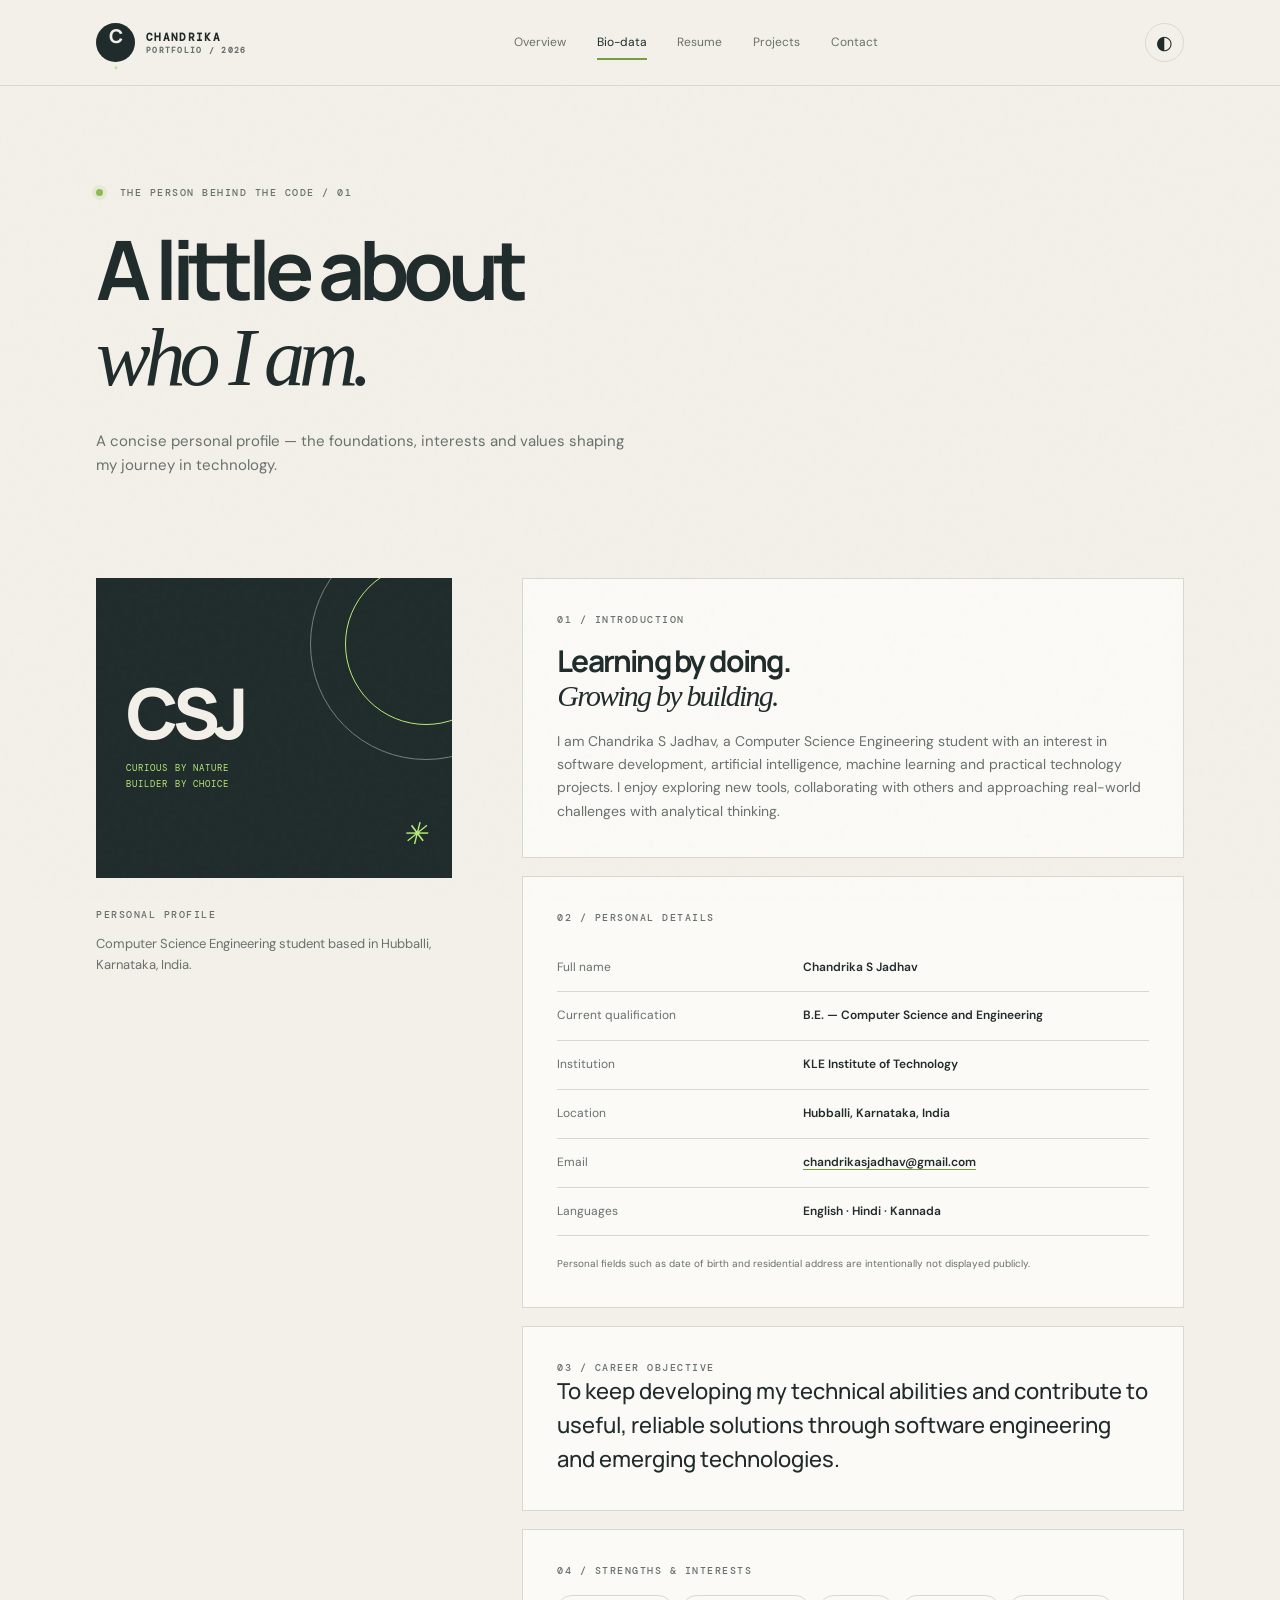
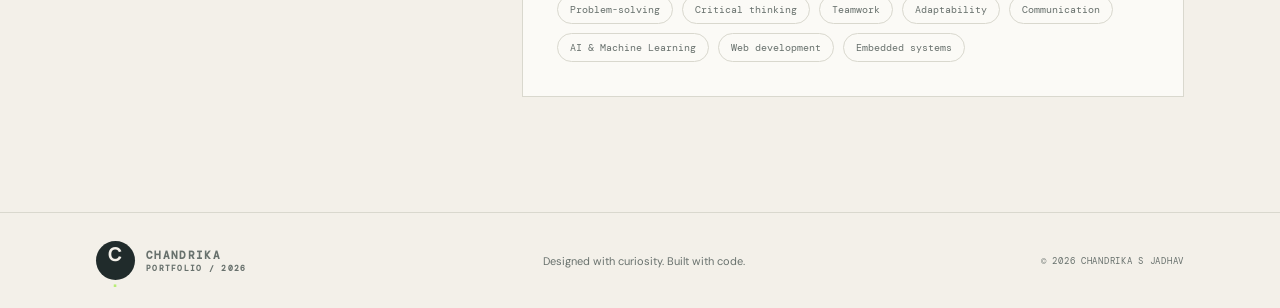
==== biodata.html @ 69cf8d49 "Add files via upload" ====
<!DOCTYPE html>
<html lang="en">
<head>
  <meta charset="UTF-8"><meta name="viewport" content="width=device-width, initial-scale=1.0">
  <meta name="description" content="Bio-data and personal profile of Chandrika S Jadhav.">
  <title>Bio-data — Chandrika S Jadhav</title>
  <link rel="preconnect" href="https://fonts.googleapis.com"><link rel="preconnect" href="https://fonts.gstatic.com" crossorigin>
  <link href="https://fonts.googleapis.com/css2?family=DM+Mono:wght@400;500&family=DM+Sans:wght@400;500;600;700&family=Manrope:wght@400;500;600;700;800&display=swap" rel="stylesheet">
  <link rel="stylesheet" href="css/style.css">
</head>
<body>
  <div class="page-noise" aria-hidden="true"></div>
  <header class="site-header">
    <a class="brand" href="index.html"><span class="brand-mark">C<span>.</span></span><span class="brand-name">CHANDRIKA <small>PORTFOLIO / 2026</small></span></a>
    <button class="menu-toggle" aria-label="Open navigation" aria-expanded="false"><span></span><span></span></button>
    <nav class="main-nav" aria-label="Main navigation"><a href="index.html">Overview</a><a class="active" href="biodata.html">Bio-data</a><a href="resume.html">Resume</a><a href="projects.html">Projects</a><a href="contact.html">Contact</a></nav>
    <button class="theme-toggle" type="button" aria-label="Toggle colour theme"><span class="theme-icon">◐</span></button>
  </header>
  <main>
    <section class="page-hero section-wrap">
      <p class="eyebrow reveal"><span class="status-dot"></span> THE PERSON BEHIND THE CODE / 01</p>
      <h1 class="page-title reveal">A little about<br><em>who I am.</em></h1>
      <p class="page-lead reveal">A concise personal profile — the foundations, interests and values shaping my journey in technology.</p>
    </section>
    <section class="section-wrap bio-layout section-pad">
      <aside class="bio-aside reveal">
        <div class="monogram-card"><span>CSJ</span><small>CURIOUS BY NATURE<br>BUILDER BY CHOICE</small><i>✳</i></div>
        <p class="eyebrow">PERSONAL PROFILE</p><p class="aside-note">Computer Science Engineering student based in Hubballi, Karnataka, India.</p>
      </aside>
      <div class="bio-main">
        <article class="content-panel reveal"><p class="eyebrow">01 / INTRODUCTION</p><h2>Learning by doing.<br><em>Growing by building.</em></h2><p>I am Chandrika S Jadhav, a Computer Science Engineering student with an interest in software development, artificial intelligence, machine learning and practical technology projects. I enjoy exploring new tools, collaborating with others and approaching real-world challenges with analytical thinking.</p></article>
        <article class="content-panel reveal"><p class="eyebrow">02 / PERSONAL DETAILS</p><div class="detail-list">
          <div><span>Full name</span><strong>Chandrika S Jadhav</strong></div>
          <div><span>Current qualification</span><strong>B.E. — Computer Science and Engineering</strong></div>
          <div><span>Institution</span><strong>KLE Institute of Technology</strong></div>
          <div><span>Location</span><strong>Hubballi, Karnataka, India</strong></div>
          <div><span>Email</span><strong><a href="mailto:chandrikasjadhav@gmail.com">chandrikasjadhav@gmail.com</a></strong></div>
          <div><span>Languages</span><strong>English · Hindi · Kannada</strong></div>
        </div><p class="small-note">Personal fields such as date of birth and residential address are intentionally not displayed publicly.</p></article>
        <article class="content-panel reveal"><p class="eyebrow">03 / CAREER OBJECTIVE</p><p class="large-copy">To keep developing my technical abilities and contribute to useful, reliable solutions through software engineering and emerging technologies.</p></article>
        <article class="content-panel reveal"><p class="eyebrow">04 / STRENGTHS & INTERESTS</p><div class="tag-cloud"><span>Problem-solving</span><span>Critical thinking</span><span>Teamwork</span><span>Adaptability</span><span>Communication</span><span>AI & Machine Learning</span><span>Web development</span><span>Embedded systems</span></div></article>
      </div>
    </section>
  </main>
  <footer class="site-footer"><a class="brand" href="index.html"><span class="brand-mark">C<span>.</span></span><span class="brand-name">CHANDRIKA <small>PORTFOLIO / 2026</small></span></a><p>Designed with curiosity. Built with code.</p><span>© <span class="current-year">2026</span> CHANDRIKA S JADHAV</span></footer>
  <script src="https://code.jquery.com/jquery-3.7.1.min.js"></script><script src="js/script.js"></script>
</body>
</html>
---- css/style.css ----
@import url('https://fonts.googleapis.com/css2?family=DM+Mono:wght@400;500&family=DM+Sans:wght@400;500;600;700&family=Manrope:wght@400;500;600;700;800&display=swap');

:root {
  --bg: #f3f0e9;
  --paper: #fbfaf6;
  --ink: #202b2b;
  --muted: #68716d;
  --line: #d9d8ce;
  --accent: #b7ed75;
  --accent-dark: #769d42;
  --violet: #c8bddf;
  --nav: rgba(243,240,233,.88);
  --shadow: 0 18px 55px rgba(29,42,39,.08);
}
* { box-sizing: border-box; margin: 0; padding: 0; }
html { scroll-behavior: smooth; }
body { background: var(--bg); color: var(--ink); font-family: 'DM Sans', sans-serif; line-height: 1.65; overflow-x: hidden; transition: background .35s, color .35s; }
a { color: inherit; text-decoration: none; }
button, input, textarea { font: inherit; }
.page-noise { position: fixed; inset: 0; pointer-events: none; z-index: 20; opacity: .13; background-image: url("data:image/svg+xml,%3Csvg viewBox='0 0 180 180' xmlns='http://www.w3.org/2000/svg'%3E%3Cfilter id='n'%3E%3CfeTurbulence type='fractalNoise' baseFrequency='.9' numOctaves='3' stitchTiles='stitch'/%3E%3C/filter%3E%3Crect width='100%25' height='100%25' filter='url(%23n)' opacity='.15'/%3E%3C/svg%3E"); }
.site-header { height: 86px; padding: 0 7.5%; display: flex; align-items: center; justify-content: space-between; position: sticky; top: 0; z-index: 30; background: var(--nav); backdrop-filter: blur(18px); border-bottom: 1px solid var(--line); }
.brand { display: flex; align-items: center; gap: 11px; }
.brand-mark { width: 39px; height: 39px; display: grid; place-items: center; background: var(--ink); color: var(--bg); border-radius: 50%; font: 800 19px 'Manrope',sans-serif; }
.brand-mark span { color: var(--accent); }
.brand-name { font: 700 11px 'DM Mono',monospace; letter-spacing: .12em; line-height: 1.35; }
.brand-name small { display: block; color: var(--muted); font-size: 8px; letter-spacing: .16em; }
.main-nav { display: flex; align-items: center; gap: clamp(15px,2.4vw,34px); }
.main-nav a { font-size: 12px; color: var(--muted); transition: color .2s; position: relative; }
.main-nav a::after { content: ''; position: absolute; left: 0; bottom: -8px; height: 2px; width: 0; background: var(--accent-dark); transition: width .25s; }
.main-nav a:hover, .main-nav a.active { color: var(--ink); }
.main-nav a:hover::after, .main-nav a.active::after { width: 100%; }
.theme-toggle { border: 1px solid var(--line); border-radius: 50%; width: 39px; height: 39px; background: transparent; color: var(--ink); cursor: pointer; font-size: 19px; }
.menu-toggle { display: none; }
.section-wrap { width: min(1120px, 85%); margin: auto; }
.hero { min-height: 660px; display: grid; grid-template-columns: 1.12fr .88fr; align-items: center; gap: 50px; padding-top: 70px; padding-bottom: 75px; }
.eyebrow { font: 500 10px 'DM Mono',monospace; letter-spacing: .15em; color: var(--muted); text-transform: uppercase; }
.status-dot { display: inline-block; width: 7px; height: 7px; border-radius: 50%; background: #8dbb51; margin-right: 9px; box-shadow: 0 0 0 4px rgba(141,187,81,.13); }
.hero-title, .page-title { font: 700 clamp(52px,7vw,88px)/1.04 'Manrope',sans-serif; letter-spacing: -.075em; margin: 28px 0; }
.hero-title em, .page-title em, h2 em { font-family: Georgia,serif; font-weight: 400; }
.accent { color: #86ae4c; }
.hero-intro { max-width: 530px; color: var(--muted); font-size: 16px; line-height: 1.9; }
.hero-intro strong { color: var(--ink); }
.hero-actions { display: flex; align-items: center; flex-wrap: wrap; gap: 28px; margin-top: 33px; }
.button { display: inline-flex; align-items: center; justify-content: center; gap: 25px; border: 0; border-radius: 4px; padding: 14px 20px; font-size: 12px; font-weight: 700; cursor: pointer; transition: transform .25s, background .25s; }
.button:hover { transform: translateY(-3px); }
.button-primary { background: var(--ink); color: #fff; }
.button-primary span { color: var(--accent); font-size: 17px; }
.text-link, .arrow-link { font-size: 12px; font-weight: 700; border-bottom: 1px solid var(--line); padding-bottom: 7px; }
.text-link span, .arrow-link span { margin-left: 8px; color: var(--accent-dark); }
.hero-meta { display: flex; gap: 28px; flex-wrap: wrap; margin-top: 65px; color: var(--muted); font: 9px 'DM Mono',monospace; letter-spacing: .1em; }
.meta-line { display: inline-block; width: 22px; height: 1px; background: var(--accent-dark); vertical-align: middle; margin-right: 8px; }
.hero-art { min-height: 430px; display: grid; place-items: center; position: relative; }
.orbit { position: absolute; border: 1px solid #b8c0ae; border-radius: 50%; transform: rotate(-25deg); }
.orbit-one { width: 330px; height: 330px; animation: orbit 24s linear infinite; }
.orbit-two { width: 260px; height: 390px; border-color: #c6b9d8; transform: rotate(42deg); animation: orbit-reverse 28s linear infinite; }
.orbit-three { width: 390px; height: 190px; border-style: dashed; border-color: #b6c7a2; transform: rotate(35deg); animation: orbit 35s linear infinite; }
.orbit-core { width: 180px; height: 180px; border-radius: 50%; background: var(--ink); color: var(--bg); display: flex; flex-direction: column; justify-content: center; align-items: center; box-shadow: 0 20px 70px rgba(32,43,43,.2); animation: float 5s ease-in-out infinite; z-index: 2; }
.orbit-core span { font: 800 45px 'Manrope'; letter-spacing: -.08em; }
.orbit-core small { font: 8px 'DM Mono'; letter-spacing: .12em; color: var(--accent); }
.orbit-label { position: absolute; z-index: 3; background: var(--paper); border: 1px solid var(--line); padding: 8px 12px; font: 9px 'DM Mono'; letter-spacing: .1em; }
.label-top { top: 28px; right: 20%; }.label-right { right: 0; top: 52%; }.label-bottom { bottom: 25px; left: 14%; }
.spark { position: absolute; color: #8bad5b; font-size: 27px; animation: pulse 3s ease-in-out infinite; }.spark-one { left: 10%; top: 25%; }.spark-two { right: 13%; bottom: 20%; color: #a796c5; animation-delay: 1s; }
.ticker { overflow: hidden; background: var(--accent); color: #263326; padding: 15px 0; transform: rotate(-1deg) scale(1.02); }
.ticker-track { display: flex; justify-content: space-around; align-items: center; gap: 35px; white-space: nowrap; font: 700 10px 'DM Mono'; letter-spacing: .13em; animation: ticker 28s linear infinite; }
.ticker-track b { font-size: 17px; }
.section-pad { padding-top: 115px; padding-bottom: 115px; }
.intro-grid { display: grid; grid-template-columns: .8fr 1.2fr; gap: 90px; }
h2 { font: 700 clamp(34px,4vw,52px)/1.12 'Manrope'; letter-spacing: -.06em; }
.section-heading h2 { margin-top: 25px; }
.intro-content { max-width: 620px; }.intro-content p { color: var(--muted); margin-bottom: 22px; }.intro-content .large-copy { color: var(--ink); font: 500 23px/1.55 'Manrope'; letter-spacing: -.035em; }
.arrow-link { display: inline-block; margin-top: 15px; }
.section-topline { display: flex; justify-content: space-between; align-items: end; margin-bottom: 38px; }.section-topline h2 { margin-top: 17px; }.mono-note { font: 9px 'DM Mono'; letter-spacing: .12em; color: var(--muted); }
.stat-grid { display: grid; grid-template-columns: repeat(3,1fr); gap: 18px; }
.stat-card { padding: 30px; min-height: 225px; border: 1px solid var(--line); background: rgba(255,255,255,.28); position: relative; transition: transform .3s, background .3s; }.stat-card:hover { transform: translateY(-7px); background: var(--paper); }.stat-index { font: 9px 'DM Mono'; color: var(--muted); }.stat-card strong { display: block; font: 700 52px 'Manrope'; letter-spacing: -.08em; margin: 15px 0 2px; }.stat-card h3 { font: 700 14px 'Manrope'; }.stat-card p { color: var(--muted); font-size: 12px; margin-top: 8px; }
.quote-band { background: #263332; color: #f3f0e9; padding: 80px 0; }.quote-inner { position: relative; }.quote-mark { font: 100px Georgia; color: var(--accent); line-height: .8; }.quote-inner p { max-width: 800px; font: 500 clamp(25px,4vw,42px)/1.3 'Manrope'; letter-spacing: -.04em; margin: 15px 0 28px; }.quote-inner .eyebrow { color: #aeb8ad; }
.closing-cta { display: flex; justify-content: space-between; align-items: center; }.closing-cta h2 { margin-top: 20px; }.round-link { width: 80px; height: 80px; border-radius: 50%; display: grid; place-items: center; background: var(--accent); color: var(--ink); font-size: 30px; transition: transform .3s; }.round-link:hover { transform: rotate(45deg); }
.site-footer { border-top: 1px solid var(--line); padding: 28px 7.5%; display: flex; justify-content: space-between; align-items: center; gap: 20px; color: var(--muted); font: 9px 'DM Mono'; letter-spacing: .08em; }.site-footer p { font: 11px 'DM Sans'; letter-spacing: 0; }
.page-hero { padding-top: 100px; padding-bottom: 65px; }.page-title { font-size: clamp(52px,7vw,82px); }.page-lead { max-width: 530px; color: var(--muted); font-size: 15px; }.bio-layout { display: grid; grid-template-columns: .7fr 1.3fr; gap: 70px; padding-top: 35px; }
.bio-aside { position: sticky; top: 120px; align-self: start; }.monogram-card { min-height: 300px; background: var(--ink); color: var(--bg); padding: 30px; display: flex; flex-direction: column; justify-content: center; position: relative; overflow: hidden; margin-bottom: 30px; }.monogram-card::before,.monogram-card::after { content: ''; position: absolute; width: 230px; height: 230px; border: 1px solid #748278; border-radius: 50%; right: -90px; top: -50px; }.monogram-card::after { width: 160px; height: 160px; right: -55px; top: -15px; border-color: var(--accent); }.monogram-card span { font: 800 70px 'Manrope'; letter-spacing: -.1em; }.monogram-card small { font: 9px/1.8 'DM Mono'; letter-spacing: .12em; color: var(--accent); }.monogram-card i { position: absolute; bottom: 20px; right: 25px; color: var(--accent); font-size: 30px; }.aside-note { margin-top: 12px; color: var(--muted); font-size: 13px; }
.bio-main { display: grid; gap: 18px; }.content-panel { padding: 34px; background: var(--paper); border: 1px solid var(--line); }.content-panel h2 { font-size: 30px; margin: 18px 0; }.content-panel > p:not(.eyebrow):not(.small-note) { color: var(--muted); font-size: 14px; }.content-panel .large-copy { font: 500 22px/1.55 'Manrope' !important; color: var(--ink) !important; }.detail-list { margin-top: 20px; }.detail-list div { display: grid; grid-template-columns:  .8fr 1.2fr; gap: 15px; padding: 14px 0; border-bottom: 1px solid var(--line); font-size: 12px; }.detail-list span { color: var(--muted); }.detail-list strong { font-weight: 600; }.detail-list a { text-decoration: underline; text-decoration-color: var(--accent-dark); text-underline-offset: 3px; }.small-note { color: var(--muted); font-size: 10px; margin-top: 20px; }.tag-cloud { display: flex; flex-wrap: wrap; gap: 9px; margin-top: 18px; }.tag-cloud span { border: 1px solid var(--line); border-radius: 30px; padding: 7px 12px; color: var(--muted); font: 10px 'DM Mono'; }
.resume-heading { display: flex; justify-content: space-between; align-items: end; gap: 30px; }.resume-heading .button { flex-shrink: 0; margin-bottom: 8px; }.resume-sheet { background: var(--paper); border: 1px solid var(--line); padding: clamp(25px,5vw,65px); margin-bottom: 110px; box-shadow: var(--shadow); }.resume-top { display: flex; justify-content: space-between; gap: 30px; padding-bottom: 35px; border-bottom: 2px solid var(--ink); }.resume-top h2 { font-size: 38px; margin: 10px 0 4px; }.resume-top p { color: var(--muted); font-size: 13px; }.resume-contact { display: flex; flex-direction: column; text-align: right; justify-content: center; color: var(--muted); font-size: 11px; gap: 5px; }.resume-contact a:first-child { color: var(--ink); }.resume-section { display: grid; grid-template-columns: .55fr 1.45fr; gap: 35px; padding: 30px 0; border-bottom: 1px solid var(--line); }.resume-label { display: flex; align-items: baseline; gap: 12px; }.resume-label span { color: var(--accent-dark); font: 10px 'DM Mono'; }.resume-label h3 { font: 700 14px 'Manrope'; }.resume-body { color: var(--muted); font-size: 12px; }.skill-groups { display: grid; grid-template-columns: 1fr 1fr; gap: 20px; }.skill-groups b { color: var(--ink); font-size: 11px; }.experience-entry ul,.award-list { padding-left: 17px; margin-top: 12px; }.experience-entry li,.award-list li { padding: 4px 0; }.entry-heading { display: flex; justify-content: space-between; gap: 20px; }.entry-heading h4,.timeline-item h4,.project-mini-grid h4 { color: var(--ink); font: 700 14px 'Manrope'; }.entry-heading span { font: 9px 'DM Mono'; white-space: nowrap; }.timeline { display: grid; gap: 20px; }.timeline-item { display: grid; grid-template-columns: 115px 1fr; gap: 15px; position: relative; }.timeline-date { color: var(--accent-dark); font: 10px 'DM Mono'; }.project-mini-grid { display: grid; grid-template-columns: 1fr 1fr; gap: 23px; }.project-mini-grid p { margin: 6px 0; }.project-mini-grid small { color: var(--accent-dark); font: 9px 'DM Mono'; }.resume-bottom { display: flex; justify-content: space-between; padding-top: 25px; color: var(--muted); font: 9px 'DM Mono'; letter-spacing: .1em; }.print-button { background: none; border: 0; color: var(--ink); cursor: pointer; font: 10px 'DM Mono'; text-decoration: underline; }
.project-grid { display: grid; grid-template-columns: 1fr 1fr; gap: 25px; padding-top: 20px; }.project-card { background: var(--paper); border: 1px solid var(--line); overflow: hidden; transition: transform .3s, box-shadow .3s; }.project-card:hover { transform: translateY(-6px); box-shadow: var(--shadow); }.project-feature { grid-column: span 2; display: grid; grid-template-columns: 1fr 1fr; }.project-visual { min-height: 260px; position: relative; display: grid; place-items: center; overflow: hidden; }.project-feature .project-visual { min-height: 360px; }.visual-violet { background: #d7cce7; color: #433951; }.visual-orange { background: #e9c7a8; color: #62442f; }.visual-green { background: #cbd8b9; color: #344631; }.visual-blue { background: #c4d5d9; color: #2f4a50; }.visual-number { position: absolute; top: 20px; left: 23px; font: 10px 'DM Mono'; }.visual-caption { position: absolute; bottom: 20px; left: 23px; font: 9px 'DM Mono'; letter-spacing: .14em; }.flow-nodes { display: flex; align-items: center; gap: 9px; flex-wrap: wrap; justify-content: center; }.flow-nodes i { padding: 14px 16px; border: 1px solid currentColor; border-radius: 50px; font: normal 10px 'DM Mono'; }.flow-nodes b { font-size: 18px; }.mood-orbit { width: 145px; height: 145px; border: 1px solid currentColor; border-radius: 50%; display: grid; place-items: center; position: relative; }.mood-orbit::before,.mood-orbit::after { content: ''; position: absolute; border: 1px dashed currentColor; border-radius: 50%; inset: 17px; }.mood-orbit::after { inset: 36px; }.mood-orbit b { font: 600 15px 'Manrope'; }.mood-orbit i { width: 9px; height: 9px; background: currentColor; border-radius: 50%; position: absolute; top: 12px; left: 50%; }.mood-orbit i:nth-child(2) { top: 60%; left: 7px; }.mood-orbit i:nth-child(3) { top: 75%; left: 80%; }.usb-shape { width: 90px; height: 125px; border: 2px solid currentColor; border-radius: 18px; display: grid; place-items: center; font: 700 17px 'DM Mono'; transform: rotate(8deg); }.usb-shape i { position: absolute; top: -16px; width: 35px; height: 18px; border: 2px solid currentColor; border-bottom: 0; }.robot-radar { width: 160px; height: 160px; border: 1px solid currentColor; border-radius: 50%; display: grid; place-items: center; position: relative; font-size: 40px; }.robot-radar::before,.robot-radar::after { content: ''; position: absolute; border: 1px dashed currentColor; border-radius: 50%; inset: 25px; }.robot-radar::after { inset: 52px; }.robot-radar i { position: absolute; width: 5px; height: 5px; background: currentColor; border-radius: 50%; top: 20px; left: 40px; }.robot-radar i:nth-child(2) { top: 90px; left: 135px; }.robot-radar i:nth-child(3) { top: 130px; left: 55px; }.project-info { padding: 27px; }.project-meta { display: flex; justify-content: space-between; color: var(--muted); font: 9px 'DM Mono'; letter-spacing: .08em; }.project-info h2 { font-size: 27px; margin: 16px 0 0; }.project-info h3 { color: var(--accent-dark); font: 600 12px 'DM Sans'; }.project-info p { color: var(--muted); font-size: 12px; margin-top: 15px; }.project-info .tag-cloud { margin-top: 18px; }.bottom-note { padding-top: 70px; padding-bottom: 110px; }.bottom-note h2 { margin: 18px 0; }
.contact-layout { display: grid; grid-template-columns: .9fr 1.1fr; gap: 90px; padding-top: 20px; }.contact-details h2 { margin: 20px 0 40px; }.contact-line { display: flex; flex-direction: column; gap: 6px; padding: 20px 0; border-bottom: 1px solid var(--line); }.contact-line span { font: 9px 'DM Mono'; color: var(--muted); letter-spacing: .12em; }.contact-line strong { font: 600 14px 'Manrope'; }.contact-form { background: var(--paper); border: 1px solid var(--line); padding: 35px; }.contact-form label { display: block; margin: 20px 0 7px; font-size: 11px; font-weight: 700; }.contact-form input,.contact-form textarea { width: 100%; border: 1px solid var(--line); background: var(--bg); color: var(--ink); padding: 13px 14px; outline: none; border-radius: 2px; font-size: 12px; resize: vertical; }.contact-form input:focus,.contact-form textarea:focus { border-color: var(--accent-dark); box-shadow: 0 0 0 3px rgba(134,174,76,.12); }.form-status { color: var(--muted); font-size: 10px; margin-top: 15px; }.form-status.success { color: #56842f; }.form-status.error { color: #b54a42; }
.reveal { opacity: 0; transform: translateY(22px); transition: opacity .75s ease, transform .75s ease; }.reveal.visible { opacity: 1; transform: translateY(0); }
@keyframes orbit { to { transform: rotate(335deg); } } @keyframes orbit-reverse { to { transform: rotate(-318deg); } } @keyframes float { 0%,100% { transform: translateY(0); } 50% { transform: translateY(-13px); } } @keyframes pulse { 0%,100% { transform: scale(1) rotate(0); opacity: .7; } 50% { transform: scale(1.3) rotate(20deg); opacity: 1; } } @keyframes ticker { from { transform: translateX(0); } to { transform: translateX(-35%); } }
body.dark-mode { --bg: #17211f; --paper: #202d2a; --ink: #edf0e8; --muted: #aab6ad; --line: #394741; --nav: rgba(23,33,31,.9); --shadow: 0 18px 55px rgba(0,0,0,.2); --accent: #b7ed75; --accent-dark: #b7ed75; }
body.dark-mode .brand-mark { background: var(--accent); color: #17211f; } body.dark-mode .button-primary { background: var(--accent); color: #17211f; } body.dark-mode .button-primary span { color: #17211f; } body.dark-mode .stat-card { background: rgba(255,255,255,.025); } body.dark-mode .stat-card:hover { background: var(--paper); } body.dark-mode .quote-band { background: #0d1513; } body.dark-mode .monogram-card { background: #0d1513; } body.dark-mode .contact-form input, body.dark-mode .contact-form textarea { background: #17211f; }
@media (max-width: 850px) { .site-header { padding: 0 5%; }.main-nav { gap: 13px; }.main-nav a { font-size: 10px; }.hero { grid-template-columns: 1fr; padding-top: 65px; }.hero-art { min-height: 350px; }.intro-grid { gap: 35px; }.bio-layout { gap: 30px; }.contact-layout { gap: 35px; } }
@media (max-width: 650px) {
  .site-header { height: 72px; }.menu-toggle { display: flex; flex-direction: column; gap: 5px; background: none; border: 0; cursor: pointer; padding: 8px; }.menu-toggle span { width: 22px; height: 2px; background: var(--ink); }.main-nav { display: none; position: absolute; top: 71px; left: 0; right: 0; padding: 20px 7%; background: var(--paper); border-bottom: 1px solid var(--line); flex-direction: column; align-items: flex-start; gap: 17px; }.main-nav.open { display: flex; }.theme-toggle { margin-left: auto; margin-right: 10px; }.hero { min-height: auto; padding-top: 75px; }.hero-title,.page-title { font-size: clamp(47px,13vw,68px); }.hero-art { min-height: 310px; }.orbit-one { width: 260px; height: 260px; }.orbit-two { width: 205px; height: 310px; }.orbit-three { width: 300px; height: 150px; }.orbit-core { width: 145px; height: 145px; }.orbit-core span { font-size: 36px; }.label-top { right: 10%; }.label-bottom { left: 3%; }.hero-meta { margin-top: 42px; }.section-pad { padding-top: 75px; padding-bottom: 75px; }.intro-grid,.bio-layout,.contact-layout { grid-template-columns: 1fr; }.intro-grid { gap: 25px; }.stat-grid { grid-template-columns: 1fr; }.stat-card { min-height: 190px; }.section-topline { align-items: flex-start; flex-direction: column; gap: 12px; }.site-footer { flex-wrap: wrap; padding: 25px 7%; }.site-footer p { order: 3; width: 100%; }.bio-aside { position: static; }.monogram-card { min-height: 220px; }.resume-heading { display: block; }.resume-heading .button { margin-top: 25px; }.resume-section { grid-template-columns: 1fr; gap: 15px; }.resume-top { flex-direction: column; }.resume-contact { text-align: left; }.skill-groups,.project-mini-grid { grid-template-columns: 1fr; }.project-grid { grid-template-columns: 1fr; }.project-feature { grid-column: auto; grid-template-columns: 1fr; }.project-feature .project-visual { min-height: 260px; }.contact-form { padding: 25px; }.closing-cta { gap: 20px; }.round-link { width: 60px; height: 60px; flex-shrink: 0; }.detail-list div { grid-template-columns: 1fr; gap: 3px; }
}
@media (prefers-reduced-motion: reduce) { *, *::before, *::after { scroll-behavior: auto !important; animation-duration: .01ms !important; animation-iteration-count: 1 !important; transition-duration: .01ms !important; } .reveal { opacity: 1; transform: none; } }
@media print { body { background: white; color: #111; }.site-header,.site-footer,.page-noise,.resume-heading .button,.print-button { display: none !important; }.resume-sheet { width: 100%; margin: 0; padding: 15px; border: 0; box-shadow: none; }.resume-section { break-inside: avoid; }.resume-top h2 { font-size: 25px; } }
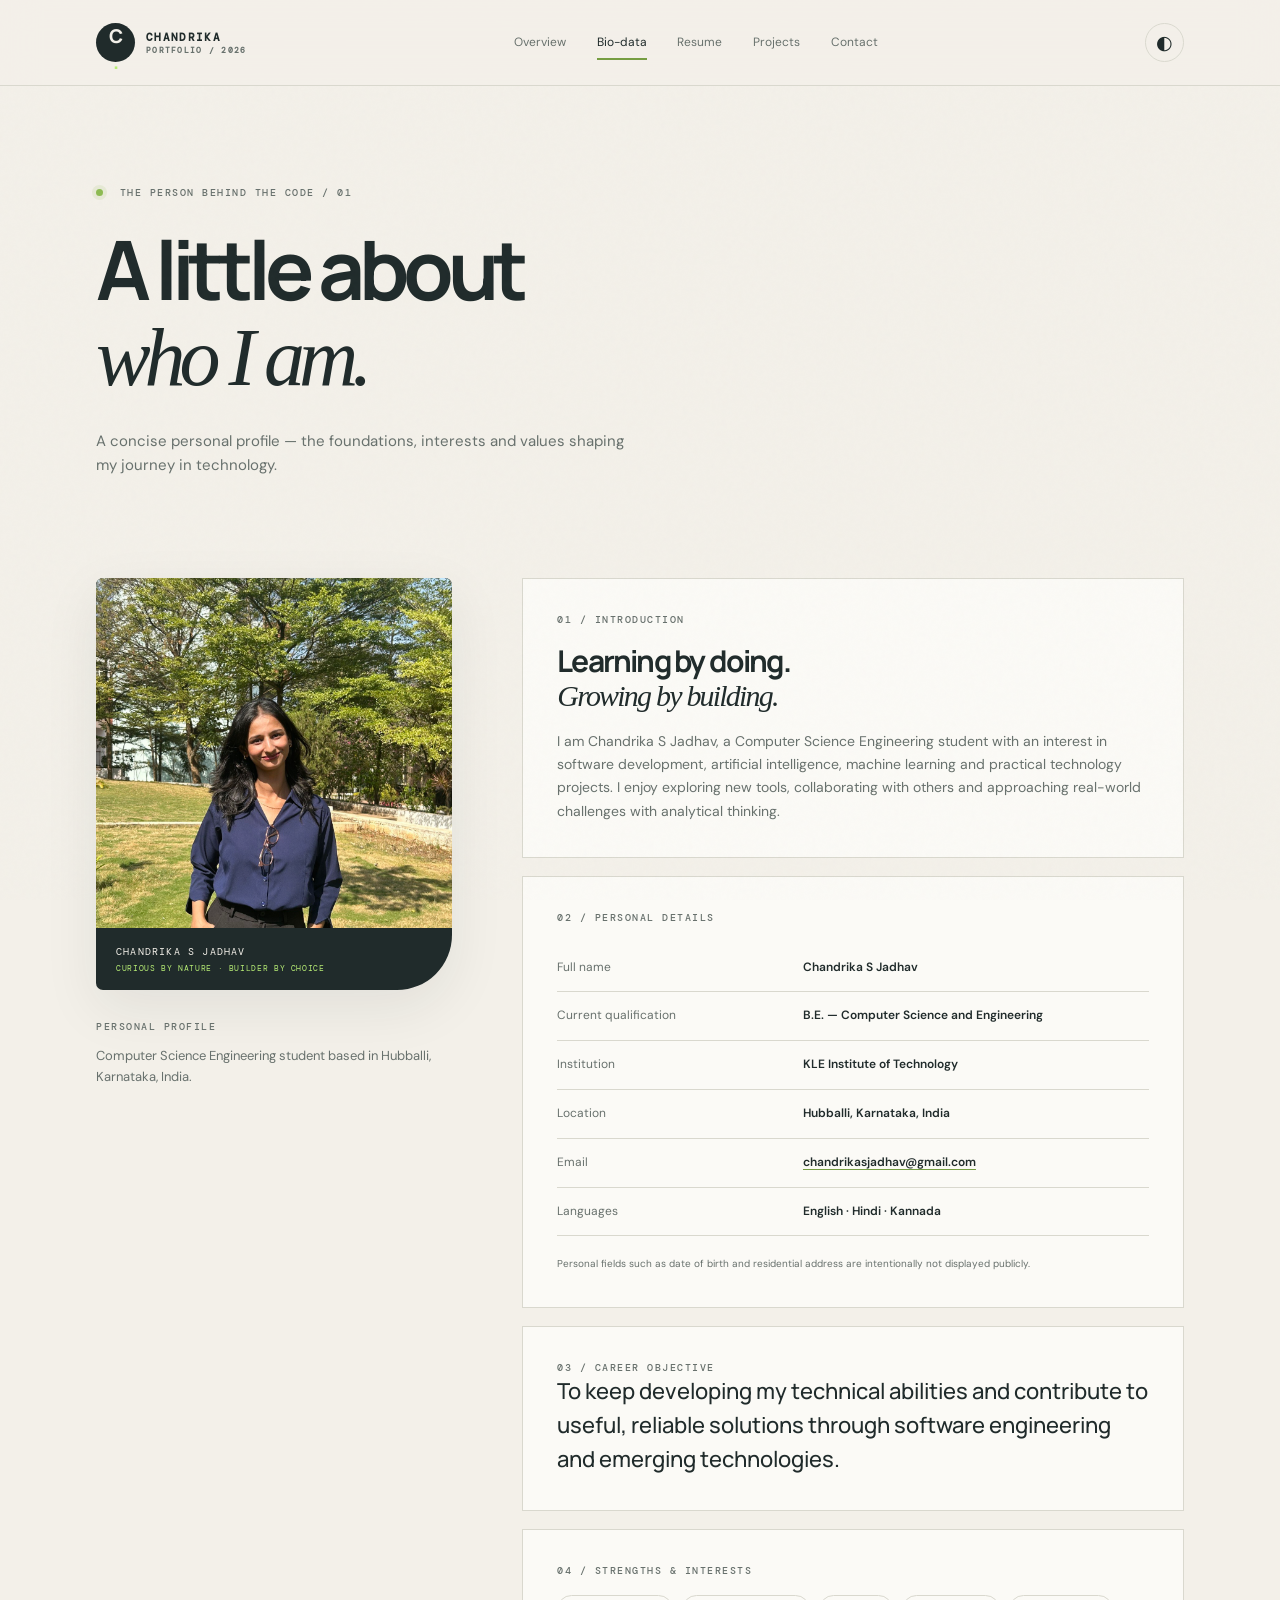
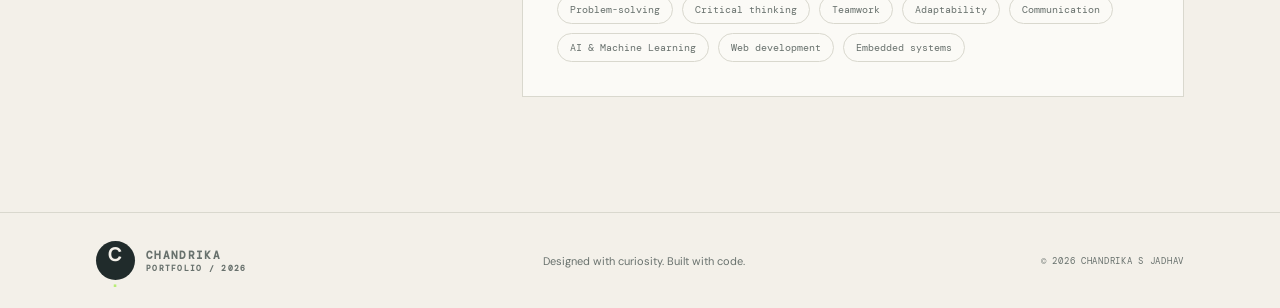
==== commit 381af166: "update portfolio with new design and profile photo" ====
--- a/biodata.html
+++ b/biodata.html
@@ -24,7 +24,10 @@
     </section>
     <section class="section-wrap bio-layout section-pad">
       <aside class="bio-aside reveal">
-        <div class="monogram-card"><span>CSJ</span><small>CURIOUS BY NATURE<br>BUILDER BY CHOICE</small><i>✳</i></div>
+        <figure class="bio-photo-card">
+          <img src="images/chandrika-profile.jpg" alt="Portrait of Chandrika S Jadhav outdoors" loading="lazy">
+          <figcaption><span>CHANDRIKA S JADHAV</span><small>CURIOUS BY NATURE · BUILDER BY CHOICE</small></figcaption>
+        </figure>
         <p class="eyebrow">PERSONAL PROFILE</p><p class="aside-note">Computer Science Engineering student based in Hubballi, Karnataka, India.</p>
       </aside>
       <div class="bio-main">
--- a/css/style.css
+++ b/css/style.css
@@ -60,6 +60,23 @@
 .orbit-label { position: absolute; z-index: 3; background: var(--paper); border: 1px solid var(--line); padding: 8px 12px; font: 9px 'DM Mono'; letter-spacing: .1em; }
 .label-top { top: 28px; right: 20%; }.label-right { right: 0; top: 52%; }.label-bottom { bottom: 25px; left: 14%; }
 .spark { position: absolute; color: #8bad5b; font-size: 27px; animation: pulse 3s ease-in-out infinite; }.spark-one { left: 10%; top: 25%; }.spark-two { right: 13%; bottom: 20%; color: #a796c5; animation-delay: 1s; }
+
+/* Personal photography: editorial portrait treatment */
+.hero-photo-wrap { min-height: 490px; position: relative; display: grid; place-items: center; padding: 18px 22px 25px; }
+.hero-photo-frame { width: min(100%, 390px); height: 475px; position: relative; overflow: hidden; border-radius: 8px 8px 82px 8px; background: #d9dfd0; box-shadow: 0 24px 65px rgba(32,43,43,.17); transform: rotate(1.2deg); animation: portrait-float 6s ease-in-out infinite; }
+.hero-photo { width: 100%; height: 100%; display: block; object-fit: cover; object-position: center 44%; }
+.photo-caption { position: absolute; left: 0; right: 0; bottom: 0; padding: 17px 20px; display: flex; justify-content: space-between; align-items: center; color: #fff; background: linear-gradient(transparent,rgba(15,25,22,.78)); font: 10px 'DM Mono'; letter-spacing: .13em; }
+.photo-caption i { color: var(--accent); font-size: 18px; font-style: normal; }
+.photo-float { position: absolute; z-index: 2; padding: 11px 15px; background: var(--paper); border: 1px solid var(--line); box-shadow: var(--shadow); font: 9px 'DM Mono'; letter-spacing: .12em; }
+.photo-float-top { top: 53px; right: -2px; transform: rotate(3deg); }.photo-float-top b { color: var(--accent-dark); margin-left: 7px; font-size: 14px; }.photo-float-bottom { bottom: 50px; left: -7px; transform: rotate(-3deg); }.photo-spark { position: absolute; top: 25px; left: 15px; color: var(--accent-dark); font-size: 30px; animation: pulse 3s ease-in-out infinite; }
+.bio-photo-card { overflow: hidden; margin: 0 0 30px; border-radius: 7px 7px 55px 7px; background: var(--ink); box-shadow: var(--shadow); }
+.bio-photo-card img { display: block; width: 100%; height: 350px; object-fit: cover; object-position: center 42%; }
+.bio-photo-card figcaption { display: flex; flex-direction: column; gap: 5px; padding: 17px 20px; color: var(--bg); }
+.bio-photo-card figcaption span { font: 10px 'DM Mono'; letter-spacing: .12em; }.bio-photo-card figcaption small { color: var(--accent); font: 8px 'DM Mono'; letter-spacing: .08em; }
+@keyframes portrait-float { 0%,100% { transform: translateY(0) rotate(1.2deg); } 50% { transform: translateY(-9px) rotate(0deg); } }
+@media (max-width: 850px) { .hero-photo-wrap { min-height: 450px; }.hero-photo-frame { height: 430px; width: min(82%,390px); } }
+@media (max-width: 650px) { .hero-photo-wrap { min-height: 390px; padding: 12px 20px 20px; }.hero-photo-frame { height: 370px; width: min(86%,340px); border-bottom-right-radius: 60px; }.photo-float-top { right: 0; top: 30px; }.photo-float-bottom { left: 0; bottom: 30px; }.photo-spark { left: 3px; top: 10px; }.bio-photo-card img { height: 390px; } }
+
 .ticker { overflow: hidden; background: var(--accent); color: #263326; padding: 15px 0; transform: rotate(-1deg) scale(1.02); }
 .ticker-track { display: flex; justify-content: space-around; align-items: center; gap: 35px; white-space: nowrap; font: 700 10px 'DM Mono'; letter-spacing: .13em; animation: ticker 28s linear infinite; }
 .ticker-track b { font-size: 17px; }
